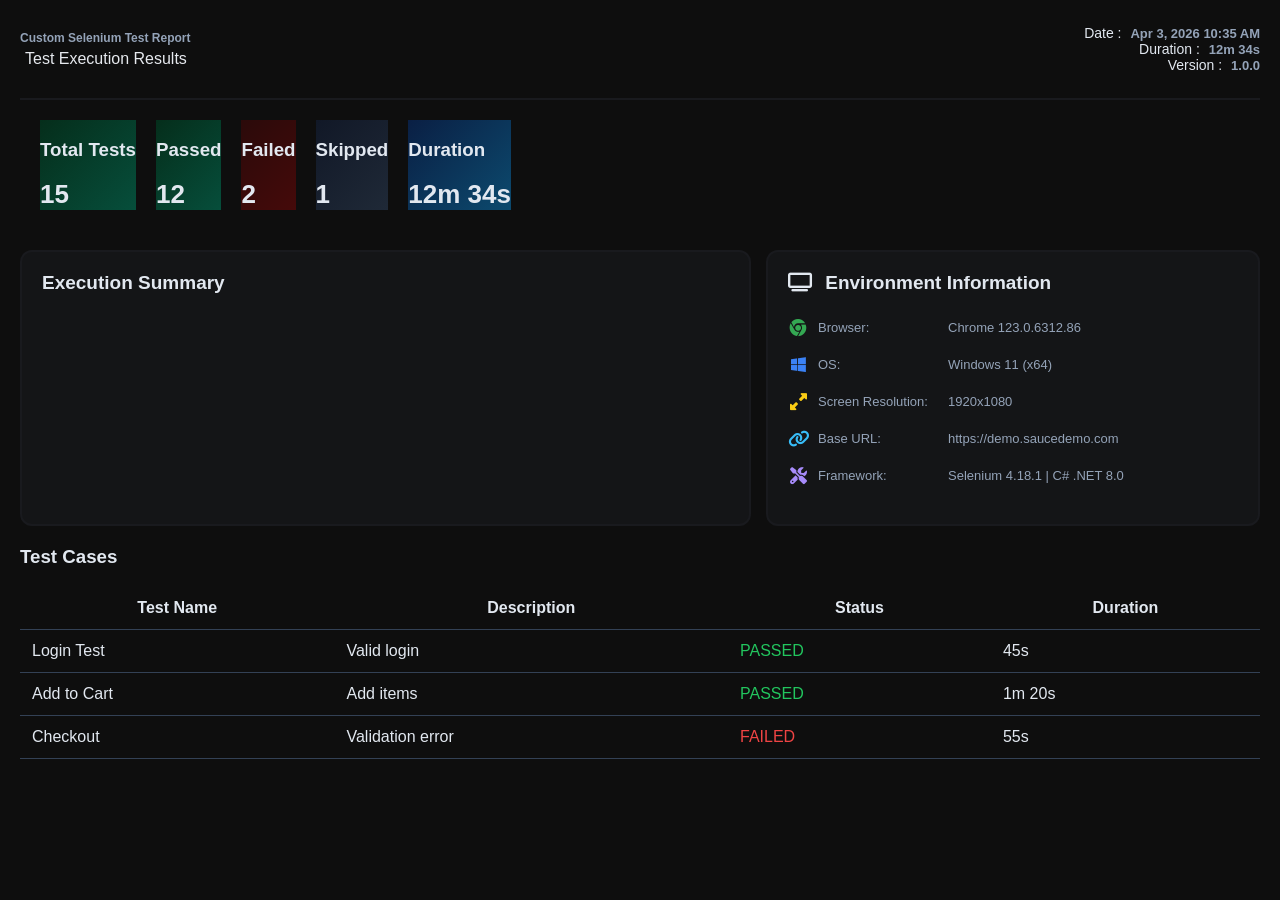
==== Black/index.html @ 2ce7ccf6 "New Sumarry Crad" ====
<!DOCTYPE html>
<html lang="en">

<head>
  <meta charset="UTF-8">
  <title>Selenium Report</title>
  <link rel="stylesheet" href="styles.css">
  <link rel="stylesheet" href="../style.css">
  <link rel="stylesheet" href="https://cdnjs.cloudflare.com/ajax/libs/font-awesome/6.5.0/css/all.min.css">
</head>

<body>

  <div class="container">

    <!-- Header -->
    <header class="header">
      <div>
        <div class="title">Custom Selenium Test Report</div>
        <span class="sub-title">Test Execution Results</span>
      </div>
      <div class="time-details">
        <div class="single-details">Date : <span>Apr 3, 2026 10:35 AM</span></div>
        <div class="single-details">Duration : <span>12m 34s</span></div>
        <div class="single-details">Version : <span>1.0.0</span></div>
      </div>
    </header>

    <!-- Summary Cards -->
    <div class="cards">
      <div class="card green">
        <h3>Total Tests</h3>
        <h2>15</h2>
      </div>
      <div class="card green">
        <h3>Passed</h3>
        <h2>12</h2>
      </div>
      <div class="card red">
        <h3>Failed</h3>
        <h2>2</h2>
      </div>
      <div class="card gray">
        <h3>Skipped</h3>
        <h2>1</h2>
      </div>
      <div class="card blue">
        <h3>Duration</h3>
        <h2>12m 34s</h2>
      </div>
    </div>

    <!-- Charts Section -->
    <div class="charts">

      <div class="chart-box">
        <div class="chart-title">Execution Summary</div>
      </div>
      <div class="chart-box env-box">

        <div class="chart-title"><i class="fa-solid fa-tv"></i> Environment Information</div>
        <div class="env-row chrome">
          <i class="fa-brands fa-chrome"></i>
          <span class="label">Browser:</span>
          <span>Chrome 123.0.6312.86</span>
        </div>

        <div class="env-row windows">
          <i class="fa-brands fa-windows"></i>
          <span class="label">OS:</span>
          <span>Windows 11 (x64)</span>
        </div>

        <div class="env-row screen">
          <i class="fa-solid fa-up-right-and-down-left-from-center"></i>
          <span class="label">Screen Resolution:</span>
          <span>1920x1080</span>
        </div>

        <div class="env-row link">
          <i class="fa-solid fa-link"></i>
          <span class="label">Base URL:</span>
          <span>https://demo.saucedemo.com</span>
        </div>

        <div class="env-row framework">
          <i class="fa-solid fa-screwdriver-wrench"></i>
          <span class="label">Framework:</span>
          <span>Selenium 4.18.1 | C# .NET 8.0</span>
        </div>
      </div>
    </div>

    <!-- Table -->
    <div class="table-section">
      <h3>Test Cases</h3>

      <table>
        <thead>
          <tr>
            <th>Test Name</th>
            <th>Description</th>
            <th>Status</th>
            <th>Duration</th>
          </tr>
        </thead>

        <tbody>
          <tr>
            <td>Login Test</td>
            <td>Valid login</td>
            <td class="success">PASSED</td>
            <td>45s</td>
          </tr>

          <tr>
            <td>Add to Cart</td>
            <td>Add items</td>
            <td class="success">PASSED</td>
            <td>1m 20s</td>
          </tr>

          <tr>
            <td>Checkout</td>
            <td>Validation error</td>
            <td class="fail">FAILED</td>
            <td>55s</td>
          </tr>
        </tbody>
      </table>
    </div>

  </div>

</body>

</html>
---- Black/styles.css ----
body {
  margin: 0;
  font-family: Arial, sans-serif;
  background: rgba(14, 14, 14);
  color: #e2e8f0;
}
.header {
      border-bottom: 2px solid rgb(25, 26, 30);
}
.chart-box {
      background: rgba(20, 21, 23);
      border: 2px solid rgb(25, 26, 30);
}
---- style.css ----
.container {
    padding: 20px;
}

/* Header */
.header {
    display: flex;
    justify-content: space-between;
    align-items: center;
    padding-bottom: 25px;
    padding-top: 5px;
    font-family: 'Segoe UI', Tahoma, Geneva, Verdana, sans-serif;
}

.title {
    font-size: 30px;
    margin-bottom: 5px;
    font-weight: 600;
}

.sub-title {
    font-size: 16px;
    color: #e6e9ee;
    margin-left: 5px;
}

.time-details {
    text-align: right;
    font-size: 14px;
    font-weight: 300;
}

.single-details span {
    font-weight: 600;
    margin-left: 5px;
    padding-bottom: 2px;
    padding-top: 2px;
}

.badge {
    padding: 6px 12px;
    border-radius: 20px;
    font-size: 12px;

}

.badge.success {
    background: #064e3b;
    color: #22c55e;
}

/* Cards */
.cards {
  display: flex;
  gap: 20px;
  padding: 20px;
}

/* Card Base */
.stat-card {
  flex: 1;
  display: flex;
  align-items: center;
  gap: 15px;
  padding: 20px;
  border-radius: 14px;
  border: 1px solid rgba(255,255,255,0.08);
}

/* ICON BOX */
.icon-box {
  width: 50px;
  height: 50px;
  border-radius: 12px;
  display: flex;
  align-items: center;
  justify-content: center;
}

/* Outline icons (like image) */
.icon-box.outline {
  background: rgba(255,255,255,0.05);
}

/* TEXT */
.title {
  font-size: 12px;
  color: #94a3b8;
  margin-bottom: 5px;
}

h2 {
  margin: 0;
  font-size: 26px;
}

span {
  font-size: 13px;
  color: #94a3b8;
}

/* COLORS */

/* GREEN */
.green {
  background: linear-gradient(135deg, #052e1b, #064e3b);
}
.green .icon-box i {
  color: #22c55e;
}

/* RED */
.red {
  background: linear-gradient(135deg, #2b0a0a, #450a0a);
}
.red .icon-box i {
  color: #ef4444;
}

/* GRAY */
.gray {
  background: linear-gradient(135deg, #111827, #1f2937);
}
.gray .icon-box i {
  color: #9ca3af;
}

/* BLUE */
.blue {
  background: linear-gradient(135deg, #0a1f44, #0c4a6e);
}
.blue .icon-box i {
  color: #3b82f6;
}

/* Charts */
.charts {
    display: flex;
    gap: 15px;
    margin-top: 20px;
}

.chart-box {
    flex: 1;
    padding: 20px;
    border-radius: 12px;
    min-height: 200px;
}

.chart-title {
    font-size: 19px;
    margin-bottom: 25px;
    font-weight: 600;
    font-family: 'Segoe UI', Tahoma, Geneva, Verdana, sans-serif;
}

.chart-title i {
    margin-right: 8px;
}

/*Environment Details */
.env-box {
    padding: 20px;
    border-radius: 12px;
    max-width: 450px;
}

.env-row {
    display: flex;
    align-items: center;
    gap: 10px;
    margin-bottom: 20px;
    margin-top: 20px;
    font-size: 15px;
}

.label {
    width: 120px;
    color: #94a3b8;
}

.env-row i {
    width: 20px;
    text-align: center;
    font-size: 17px;
}

/* Colors for icons */
.chrome i {
    color: #34a853;
}

.windows i {
    color: #3b82f6;
}

.screen i {
    color: #facc15;
}

.link i {
    color: #38bdf8;
}

.framework i {
    color: #a78bfa;
}

/* Table */
.table-section {
    margin-top: 20px;
}

table {
    width: 100%;
    border-collapse: collapse;
    margin-top: 10px;
}

th,
td {
    padding: 12px;
    border-bottom: 1px solid #334155;
}

.success {
    color: #22c55e;
}

.fail {
    color: #ef4444;
}
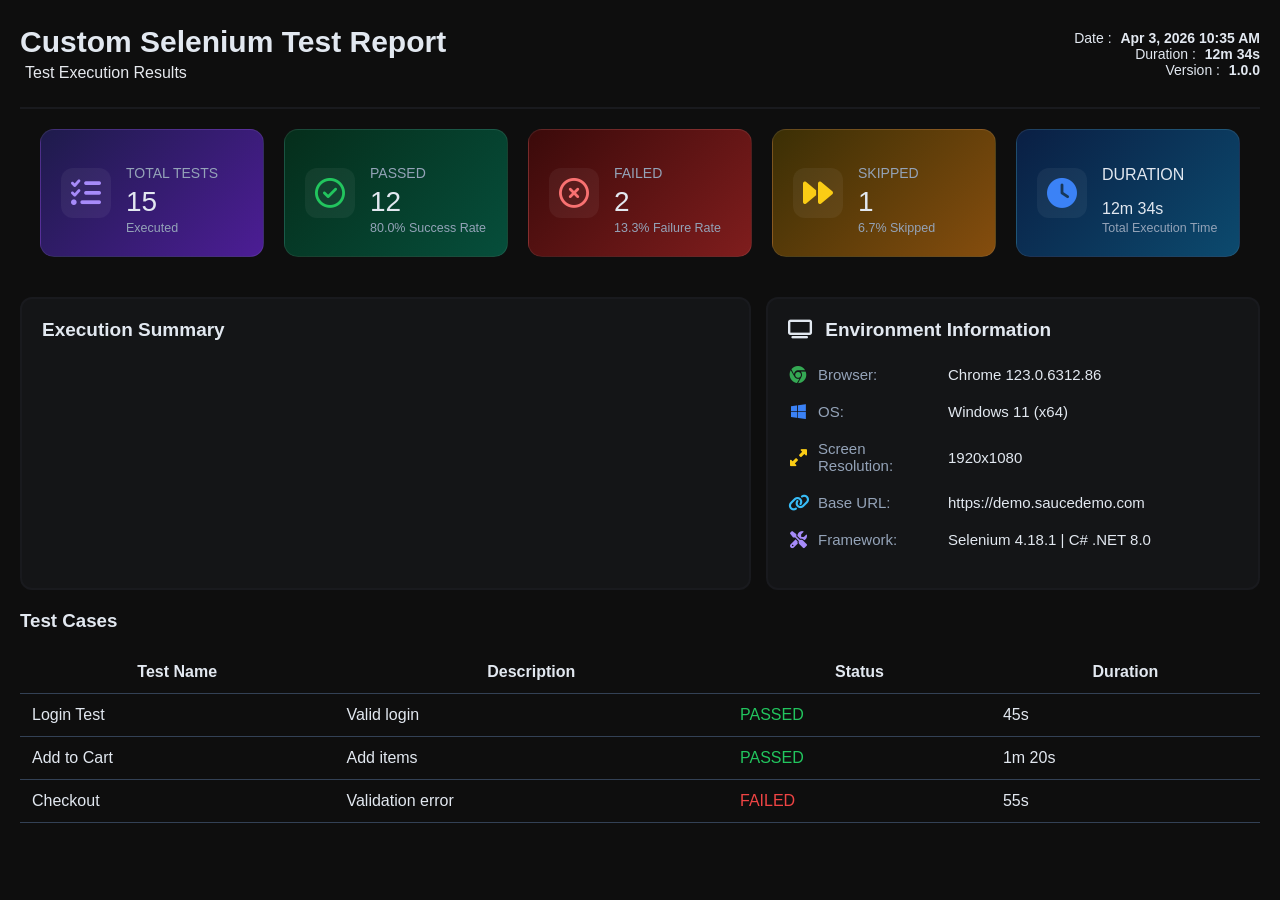
==== commit c5e27625: "Fix the smart card" ====
--- a/Black/index.html
+++ b/Black/index.html
@@ -16,7 +16,7 @@
     <!-- Header -->
     <header class="header">
       <div>
-        <div class="title">Custom Selenium Test Report</div>
+        <div class="report-title">Custom Selenium Test Report</div>
         <span class="sub-title">Test Execution Results</span>
       </div>
       <div class="time-details">
@@ -28,26 +28,67 @@
 
     <!-- Summary Cards -->
     <div class="cards">
-      <div class="card green">
-        <h3>Total Tests</h3>
-        <h2>15</h2>
+
+      <!-- Total -->
+      <div class="stat-card purple">
+        <div class="icon-box outline">
+          <i class="fa-solid fa-list-check"></i>
+        </div>
+        <div>
+          <p class="card-title">TOTAL TESTS</p>
+          <div class="card-value">15</div>
+          <span class="card-sub-title">Executed</span>
+        </div>
       </div>
-      <div class="card green">
-        <h3>Passed</h3>
-        <h2>12</h2>
+
+      <!-- Passed -->
+      <div class="stat-card green">
+        <div class="icon-box outline">
+          <i class="fa-regular fa-circle-check"></i>
+        </div>
+        <div>
+          <p class="card-title">PASSED</p>
+          <div class="card-value">12</div>
+          <span class="card-sub-title">80.0% Success Rate</span>
+        </div>
       </div>
-      <div class="card red">
-        <h3>Failed</h3>
-        <h2>2</h2>
+
+      <!-- Failed -->
+      <div class="stat-card red">
+        <div class="icon-box outline">
+          <i class="fa-regular fa-circle-xmark"></i>
+        </div>
+        <div>
+          <p class="card-title">FAILED</p>
+          <div class="card-value">2</div>
+          <span class="card-sub-title">13.3% Failure Rate</span>
+        </div>
       </div>
-      <div class="card gray">
-        <h3>Skipped</h3>
-        <h2>1</h2>
+
+      <!-- Skipped -->
+      <div class="stat-card yellow">
+        <div class="icon-box outline">
+         <i class="fa-solid fa-forward"></i>
+        </div>
+        <div>
+          <p class="card-title">SKIPPED</p>
+          <div class="card-value">1</div>
+          <span class="card-sub-title">6.7% Skipped</span>
+        </div>
       </div>
-      <div class="card blue">
-        <h3>Duration</h3>
-        <h2>12m 34s</h2>
+
+      <!-- Duration -->
+      <div class="stat-card blue">
+        <div class="icon-box outline">
+          <i class="fa-solid fa-clock"></i>
+        </div>
+        <div>
+          <p class="title">DURATION</p>
+          <div class="value">12m 34s</div>
+          <span class="card-sub-title">Total Execution Time</span>
+        </div>
       </div>
+
     </div>
 
     <!-- Charts Section -->
--- a/Black/styles.css
+++ b/Black/styles.css
@@ -1,14 +1,15 @@
 body {
-  margin: 0;
-  font-family: Arial, sans-serif;
-  background: rgba(14, 14, 14);
-  color: #e2e8f0;
+      margin: 0;
+      font-family: Arial, sans-serif;
+      background: rgba(14, 14, 14);
+      color: #e2e8f0;
 }
+
 .header {
       border-bottom: 2px solid rgb(25, 26, 30);
 }
+
 .chart-box {
       background: rgba(20, 21, 23);
       border: 2px solid rgb(25, 26, 30);
-}
-
+}
--- a/style.css
+++ b/style.css
@@ -12,7 +12,7 @@
     font-family: 'Segoe UI', Tahoma, Geneva, Verdana, sans-serif;
 }
 
-.title {
+.report-title {
     font-size: 30px;
     margin-bottom: 5px;
     font-weight: 600;
@@ -51,86 +51,107 @@
 
 /* Cards */
 .cards {
-  display: flex;
-  gap: 20px;
-  padding: 20px;
+    display: flex;
+    gap: 20px;
+    padding: 20px;
 }
 
 /* Card Base */
 .stat-card {
-  flex: 1;
-  display: flex;
-  align-items: center;
-  gap: 15px;
-  padding: 20px;
-  border-radius: 14px;
-  border: 1px solid rgba(255,255,255,0.08);
+    flex: 1;
+    display: flex;
+    align-items: center;
+    gap: 15px;
+    padding: 20px;
+    border-radius: 14px;
+    border: 1px solid rgba(255, 255, 255, 0.08);
+}
+
+.stat-card i {
+    font-size: 30px;
 }
 
 /* ICON BOX */
 .icon-box {
-  width: 50px;
-  height: 50px;
-  border-radius: 12px;
-  display: flex;
-  align-items: center;
-  justify-content: center;
+    width: 50px;
+    height: 50px;
+    border-radius: 12px;
+    display: flex;
+    align-items: center;
+    justify-content: center;
 }
 
 /* Outline icons (like image) */
 .icon-box.outline {
-  background: rgba(255,255,255,0.05);
+    background: rgba(255, 255, 255, 0.05);
 }
 
 /* TEXT */
-.title {
-  font-size: 12px;
-  color: #94a3b8;
-  margin-bottom: 5px;
-}
-
-h2 {
-  margin: 0;
-  font-size: 26px;
-}
-
-span {
-  font-size: 13px;
-  color: #94a3b8;
+.card-title {
+    font-size: 14px;
+    color: #94a3b8;
+    margin-bottom: 5px;
+}
+
+.card-value {
+    margin: 0;
+    font-size: 28px;
+}
+
+.card-sub-title {
+    font-size: 12.5px;
+    color: #94a3b8;
 }
 
 /* COLORS */
 
 /* GREEN */
 .green {
-  background: linear-gradient(135deg, #052e1b, #064e3b);
-}
+    background: linear-gradient(135deg, #052e1b, #064e3b);
+}
+
 .green .icon-box i {
-  color: #22c55e;
-}
-
+    color: #22c55e;
+}
+
+/* GRAY */
+.gray {
+    background: linear-gradient(135deg, #111827, #1f2937);
+}
+
+.gray .icon-box i {
+    color: #9ca3af;
+}
+
+/* BLUE */
+.blue {
+    background: linear-gradient(135deg, #0a1f44, #0c4a6e);
+}
+
+.blue .icon-box i {
+    color: #3b82f6;
+}
 /* RED */
 .red {
-  background: linear-gradient(135deg, #2b0a0a, #450a0a);
+  background: linear-gradient(135deg, #3b0a0a, #7f1d1d); /* lighter than before */
 }
 .red .icon-box i {
-  color: #ef4444;
-}
-
-/* GRAY */
-.gray {
-  background: linear-gradient(135deg, #111827, #1f2937);
-}
-.gray .icon-box i {
-  color: #9ca3af;
-}
-
-/* BLUE */
-.blue {
-  background: linear-gradient(135deg, #0a1f44, #0c4a6e);
-}
-.blue .icon-box i {
-  color: #3b82f6;
+  color: #f87171; /* softer red */
+}
+
+/* YELLOW  */
+.yellow {
+  background: linear-gradient(135deg, #3b2f05, #854d0e);
+}
+.yellow .icon-box i {
+  color: #facc15;
+}
+/* NEW PURPLE CARD */
+.purple {
+  background: linear-gradient(135deg, #1e1b4b, #4c1d95);
+}
+.purple .icon-box i {
+  color: #a78bfa;
 }
 
 /* Charts */
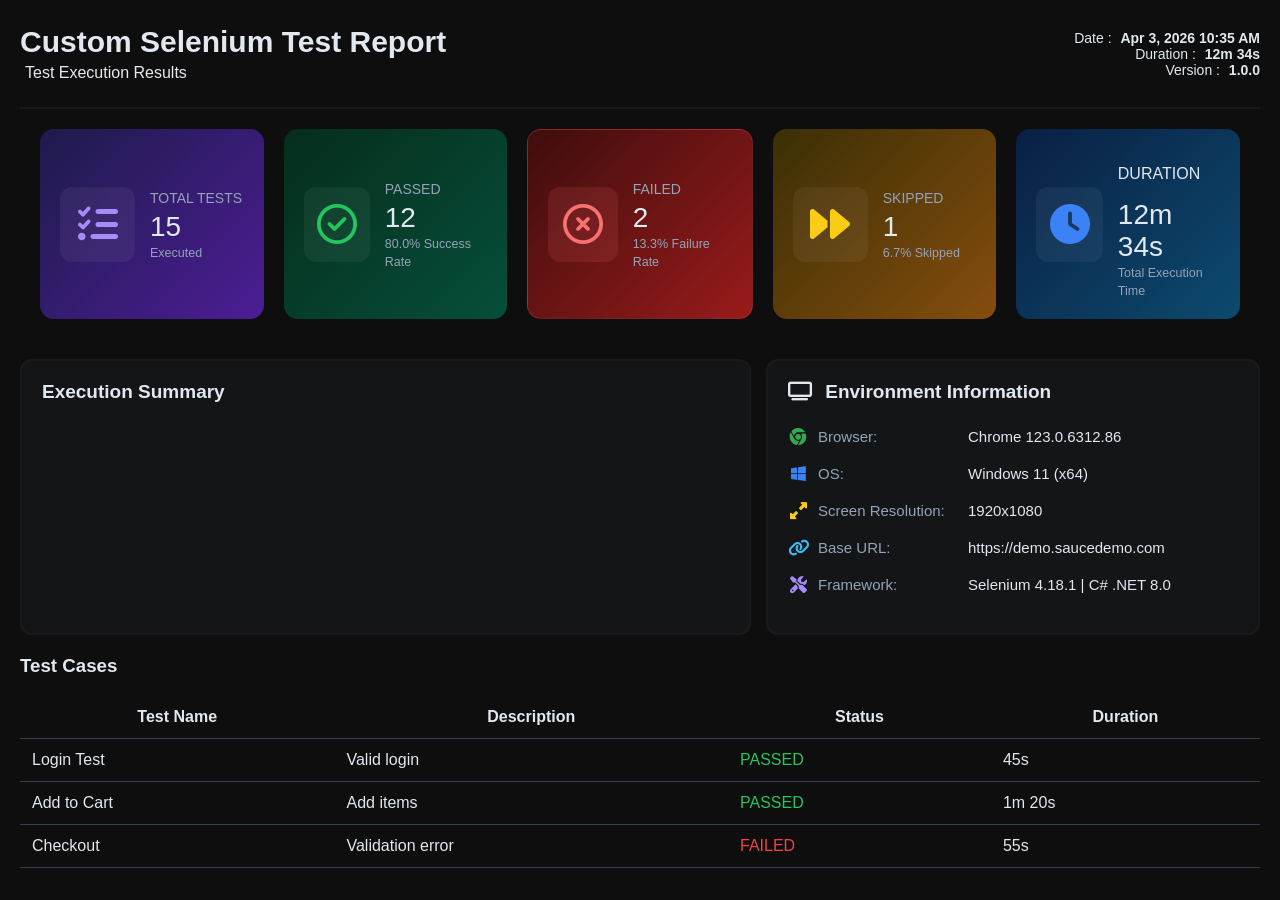
==== commit 1a5481f8: "re-work" ====
--- a/Black/index.html
+++ b/Black/index.html
@@ -84,7 +84,7 @@
         </div>
         <div>
           <p class="title">DURATION</p>
-          <div class="value">12m 34s</div>
+          <div class="card-value">12m 34s</div>
           <span class="card-sub-title">Total Execution Time</span>
         </div>
       </div>
--- a/style.css
+++ b/style.css
@@ -64,17 +64,16 @@
     gap: 15px;
     padding: 20px;
     border-radius: 14px;
-    border: 1px solid rgba(255, 255, 255, 0.08);
 }
 
 .stat-card i {
-    font-size: 30px;
+    font-size: 40px;
 }
 
 /* ICON BOX */
 .icon-box {
-    width: 50px;
-    height: 50px;
+    width: 75px;
+    height: 75px;
     border-radius: 12px;
     display: flex;
     align-items: center;
@@ -91,6 +90,7 @@
     font-size: 14px;
     color: #94a3b8;
     margin-bottom: 5px;
+    margin-top: 3px;
 }
 
 .card-value {
@@ -133,10 +133,16 @@
 }
 /* RED */
 .red {
-  background: linear-gradient(135deg, #3b0a0a, #7f1d1d); /* lighter than before */
-}
+  background: linear-gradient(135deg, #3f0d0d, #991b1b);
+  border: 1px solid rgba(248, 113, 113, 0.2);
+}
+
+.red .icon-box {
+  background: rgba(248, 113, 113, 0.12);
+}
+
 .red .icon-box i {
-  color: #f87171; /* softer red */
+  color: #f87171;
 }
 
 /* YELLOW  */
@@ -152,6 +158,19 @@
 }
 .purple .icon-box i {
   color: #a78bfa;
+}
+/* Teal */
+.teal {
+  background: linear-gradient(135deg, #022c22, #134e4a);
+  border: 1px solid rgba(20, 184, 166, 0.2);
+}
+
+.teal .icon-box {
+  background: rgba(20, 184, 166, 0.15);
+}
+
+.teal .icon-box i {
+  color: #2dd4bf;
 }
 
 /* Charts */
@@ -196,7 +215,7 @@
 }
 
 .label {
-    width: 120px;
+    width: 140px;
     color: #94a3b8;
 }
 
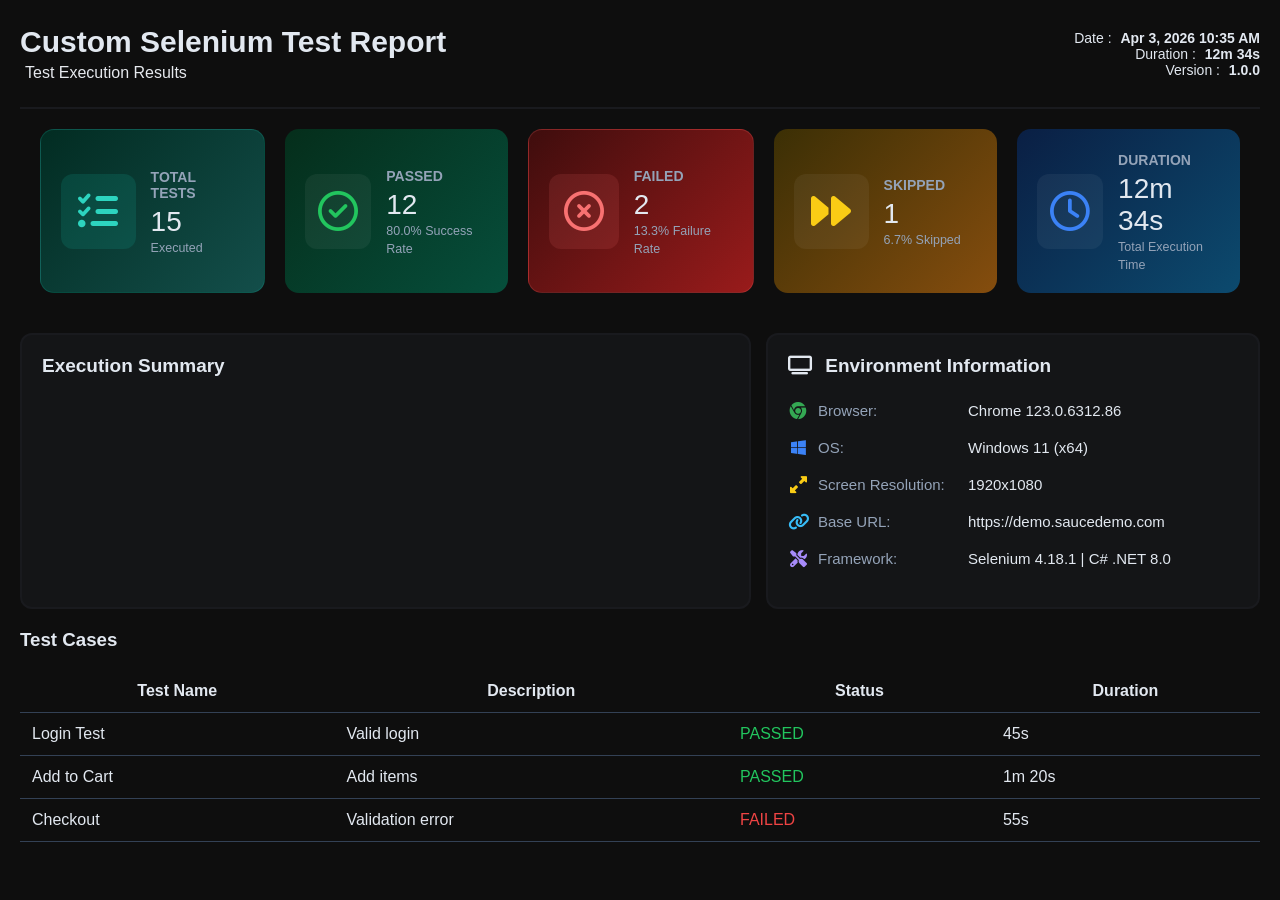
==== commit 251e8b61: "Fix more smart" ====
--- a/Black/index.html
+++ b/Black/index.html
@@ -30,12 +30,12 @@
     <div class="cards">
 
       <!-- Total -->
-      <div class="stat-card purple">
+      <div class="stat-card teal">
         <div class="icon-box outline">
           <i class="fa-solid fa-list-check"></i>
         </div>
         <div>
-          <p class="card-title">TOTAL TESTS</p>
+          <div class="card-title">TOTAL TESTS</div>
           <div class="card-value">15</div>
           <span class="card-sub-title">Executed</span>
         </div>
@@ -47,7 +47,7 @@
           <i class="fa-regular fa-circle-check"></i>
         </div>
         <div>
-          <p class="card-title">PASSED</p>
+          <div class="card-title">PASSED</div>
           <div class="card-value">12</div>
           <span class="card-sub-title">80.0% Success Rate</span>
         </div>
@@ -59,7 +59,7 @@
           <i class="fa-regular fa-circle-xmark"></i>
         </div>
         <div>
-          <p class="card-title">FAILED</p>
+          <div class="card-title">FAILED</div>
           <div class="card-value">2</div>
           <span class="card-sub-title">13.3% Failure Rate</span>
         </div>
@@ -71,7 +71,7 @@
          <i class="fa-solid fa-forward"></i>
         </div>
         <div>
-          <p class="card-title">SKIPPED</p>
+          <div class="card-title">SKIPPED</div>
           <div class="card-value">1</div>
           <span class="card-sub-title">6.7% Skipped</span>
         </div>
@@ -80,10 +80,10 @@
       <!-- Duration -->
       <div class="stat-card blue">
         <div class="icon-box outline">
-          <i class="fa-solid fa-clock"></i>
+         <i class="fa-regular fa-clock"></i>
         </div>
         <div>
-          <p class="title">DURATION</p>
+          <div class="card-title">DURATION</div>
           <div class="card-value">12m 34s</div>
           <span class="card-sub-title">Total Execution Time</span>
         </div>
--- a/style.css
+++ b/style.css
@@ -91,6 +91,7 @@
     color: #94a3b8;
     margin-bottom: 5px;
     margin-top: 3px;
+    font-weight: 600;
 }
 
 .card-value {
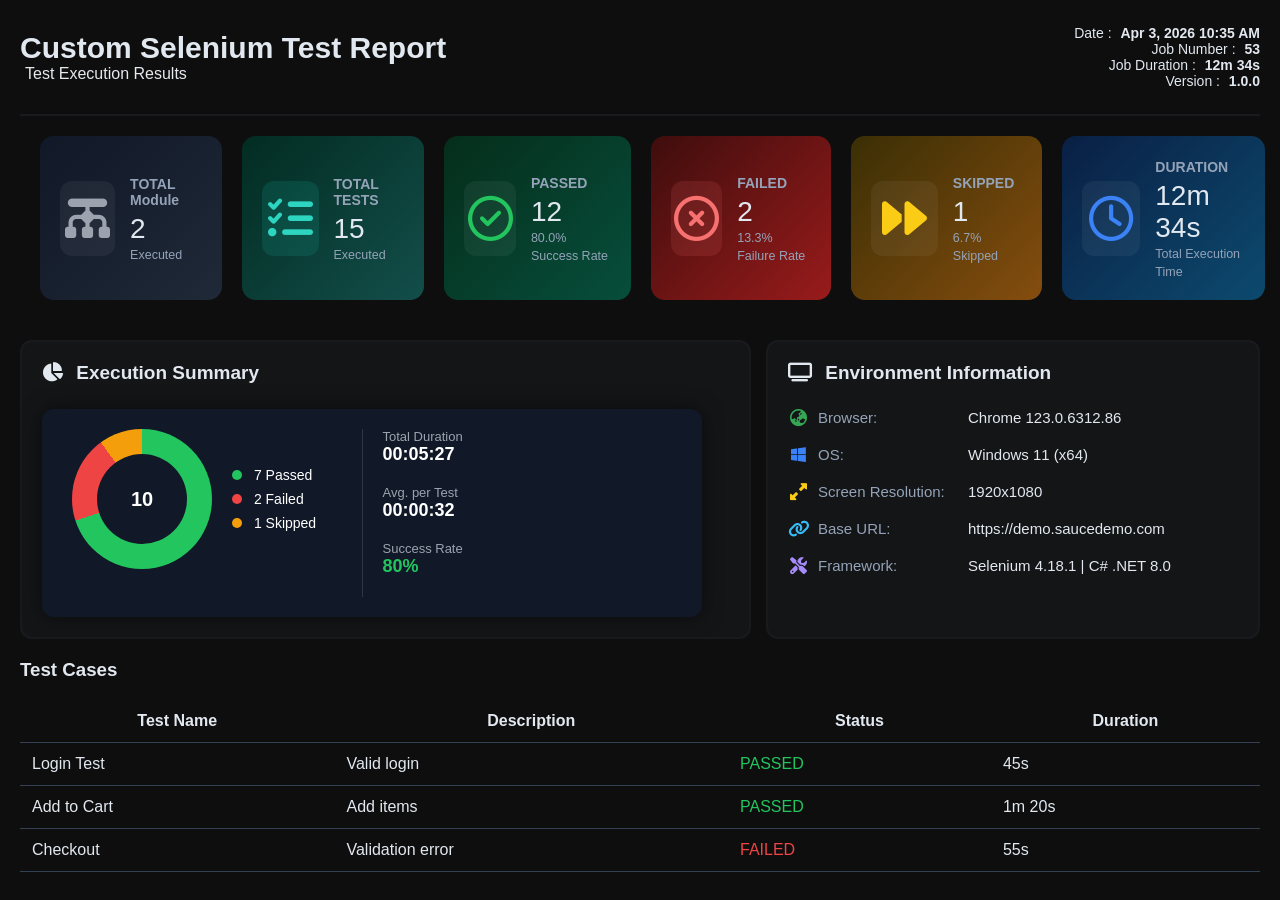
==== commit e8f237a1: "Fix Chart Part" ====
--- a/Black/index.html
+++ b/Black/index.html
@@ -21,13 +21,26 @@
       </div>
       <div class="time-details">
         <div class="single-details">Date : <span>Apr 3, 2026 10:35 AM</span></div>
-        <div class="single-details">Duration : <span>12m 34s</span></div>
+        <div class="single-details">Job Number : <span>53</span></div>
+        <div class="single-details">Job Duration : <span>12m 34s</span></div>
         <div class="single-details">Version : <span>1.0.0</span></div>
       </div>
     </header>
 
     <!-- Summary Cards -->
     <div class="cards">
+
+      <!-- Total DB -->
+      <div class="stat-card gray">
+        <div class="icon-box outline">
+          <i class="fa-solid fa-chart-diagram"></i>
+        </div>
+        <div>
+          <div class="card-title">TOTAL Module</div>
+          <div class="card-value">2</div>
+          <span class="card-sub-title">Executed</span>
+        </div>
+      </div>
 
       <!-- Total -->
       <div class="stat-card teal">
@@ -68,7 +81,7 @@
       <!-- Skipped -->
       <div class="stat-card yellow">
         <div class="icon-box outline">
-         <i class="fa-solid fa-forward"></i>
+          <i class="fa-solid fa-forward"></i>
         </div>
         <div>
           <div class="card-title">SKIPPED</div>
@@ -80,7 +93,7 @@
       <!-- Duration -->
       <div class="stat-card blue">
         <div class="icon-box outline">
-         <i class="fa-regular fa-clock"></i>
+          <i class="fa-regular fa-clock"></i>
         </div>
         <div>
           <div class="card-title">DURATION</div>
@@ -95,13 +108,45 @@
     <div class="charts">
 
       <div class="chart-box">
-        <div class="chart-title">Execution Summary</div>
+        <div class="chart-title"><i class="fa-duotone fa-solid fa-chart-pie"></i> Execution Summary</div>
+        <div class="chart-card">
+          <div class="chart-card-left">
+            <div class="chart-card-container">
+              <div class="donut-chart">
+                <div class="chart-card-center-text">10</div>
+              </div>
+
+              <div class="chart-card-legend">
+                <div><span class="chart-card-dot passed"></span> 7 Passed</div>
+                <div><span class="chart-card-dot failed"></span> 2 Failed</div>
+                <div><span class="chart-card-dot skipped"></span> 1 Skipped</div>
+              </div>
+            </div>
+          </div>
+
+          <div class="chart-card-right">
+            <div class="chart-card-metric">
+              <div class="chart-card-label">Total Duration</div>
+              <div class="chart-card-value">00:05:27</div>
+            </div>
+
+            <div class="chart-card-metric">
+              <div class="chart-card-label">Avg. per Test</div>
+              <div class="chart-card-value">00:00:32</div>
+            </div>
+
+            <div class="chart-card-metric">
+              <div class="chart-card-label">Success Rate</div>
+              <div class="chart-card-value highlight">80%</div>
+            </div>
+          </div>
+        </div>
       </div>
       <div class="chart-box env-box">
 
         <div class="chart-title"><i class="fa-solid fa-tv"></i> Environment Information</div>
         <div class="env-row chrome">
-          <i class="fa-brands fa-chrome"></i>
+          <i class="fa-solid fa-earth-asia"></i>
           <span class="label">Browser:</span>
           <span>Chrome 123.0.6312.86</span>
         </div>
--- a/Black/styles.css
+++ b/Black/styles.css
@@ -12,4 +12,30 @@
 .chart-box {
       background: rgba(20, 21, 23);
       border: 2px solid rgb(25, 26, 30);
+}
+
+::-webkit-scrollbar {
+      width: 10px;
+}
+
+::-webkit-scrollbar-track {
+      background: #0a0a0a;
+      /* slightly darker than body */
+}
+
+::-webkit-scrollbar-thumb {
+      background: linear-gradient(180deg, #1f2937, #374151);
+      /* dark gray gradient */
+      border-radius: 10px;
+      border: 2px solid #0a0a0a;
+}
+
+::-webkit-scrollbar-thumb:hover {
+      background: linear-gradient(180deg, #374151, #4b5563);
+}
+
+/* Firefox */
+* {
+      scrollbar-width: thin;
+      scrollbar-color: #374151 #0a0a0a;
 }
--- a/style.css
+++ b/style.css
@@ -14,7 +14,6 @@
 
 .report-title {
     font-size: 30px;
-    margin-bottom: 5px;
     font-weight: 600;
 }
 
@@ -67,7 +66,7 @@
 }
 
 .stat-card i {
-    font-size: 40px;
+    font-size: 45px;
 }
 
 /* ICON BOX */
@@ -135,7 +134,6 @@
 /* RED */
 .red {
   background: linear-gradient(135deg, #3f0d0d, #991b1b);
-  border: 1px solid rgba(248, 113, 113, 0.2);
 }
 
 .red .icon-box {
@@ -163,7 +161,6 @@
 /* Teal */
 .teal {
   background: linear-gradient(135deg, #022c22, #134e4a);
-  border: 1px solid rgba(20, 184, 166, 0.2);
 }
 
 .teal .icon-box {
@@ -198,7 +195,104 @@
 .chart-title i {
     margin-right: 8px;
 }
-
+/* Charts Card */
+.chart-card {
+    background: #111827;
+    color: white;
+    padding: 20px 30px;
+    border-radius: 12px;
+    display: flex;
+    width: 600px;
+    box-shadow: 0 0 20px rgba(0,0,0,0.5);
+}
+
+/* Left Side */
+.chart-card-left {
+    flex: 1;
+}
+
+.chart-card-container {
+    display: flex;
+    align-items: center;
+}
+
+/* Donut Chart */
+.donut-chart {
+    width: 140px;
+    height: 140px;
+    border-radius: 50%;
+    background: conic-gradient(
+        #22c55e 0% 70%,   /* Passed */
+        #ef4444 70% 90%, /* Failed */
+        #f59e0b 90% 100% /* Skipped */
+    );
+    display: flex;
+    justify-content: center;
+    align-items: center;
+    position: relative;
+}
+
+.donut-chart::before {
+    content: "";
+    width: 90px;
+    height: 90px;
+    background: #111827;
+    border-radius: 50%;
+    position: absolute;
+}
+
+.chart-card-center-text {
+    position: absolute;
+    font-size: 20px;
+    font-weight: bold;
+}
+
+/* Legend */
+.chart-card-legend {
+    margin-left: 20px;
+}
+
+.chart-card-legend div {
+    margin: 8px 0;
+    font-size: 14px;
+}
+
+.chart-card-dot {
+    display: inline-block;
+    width: 10px;
+    height: 10px;
+    border-radius: 50%;
+    margin-right: 8px;
+}
+
+.chart-card-dot.passed { background: #22c55e; }
+.chart-card-dot.failed { background: #ef4444; }
+.chart-card-dot.skipped { background: #f59e0b; }
+
+/* Right Side */
+.chart-card-right {
+    flex: 1;
+    border-left: 1px solid #2d3748;
+    padding-left: 20px;
+}
+
+.chart-card-metric {
+    margin-bottom: 20px;
+}
+
+.chart-card-label {
+    color: #9ca3af;
+    font-size: 13px;
+}
+
+.chart-card-value {
+    font-size: 18px;
+    font-weight: bold;
+}
+
+.chart-card-value.highlight {
+    color: #22c55e;
+}
 /*Environment Details */
 .env-box {
     padding: 20px;
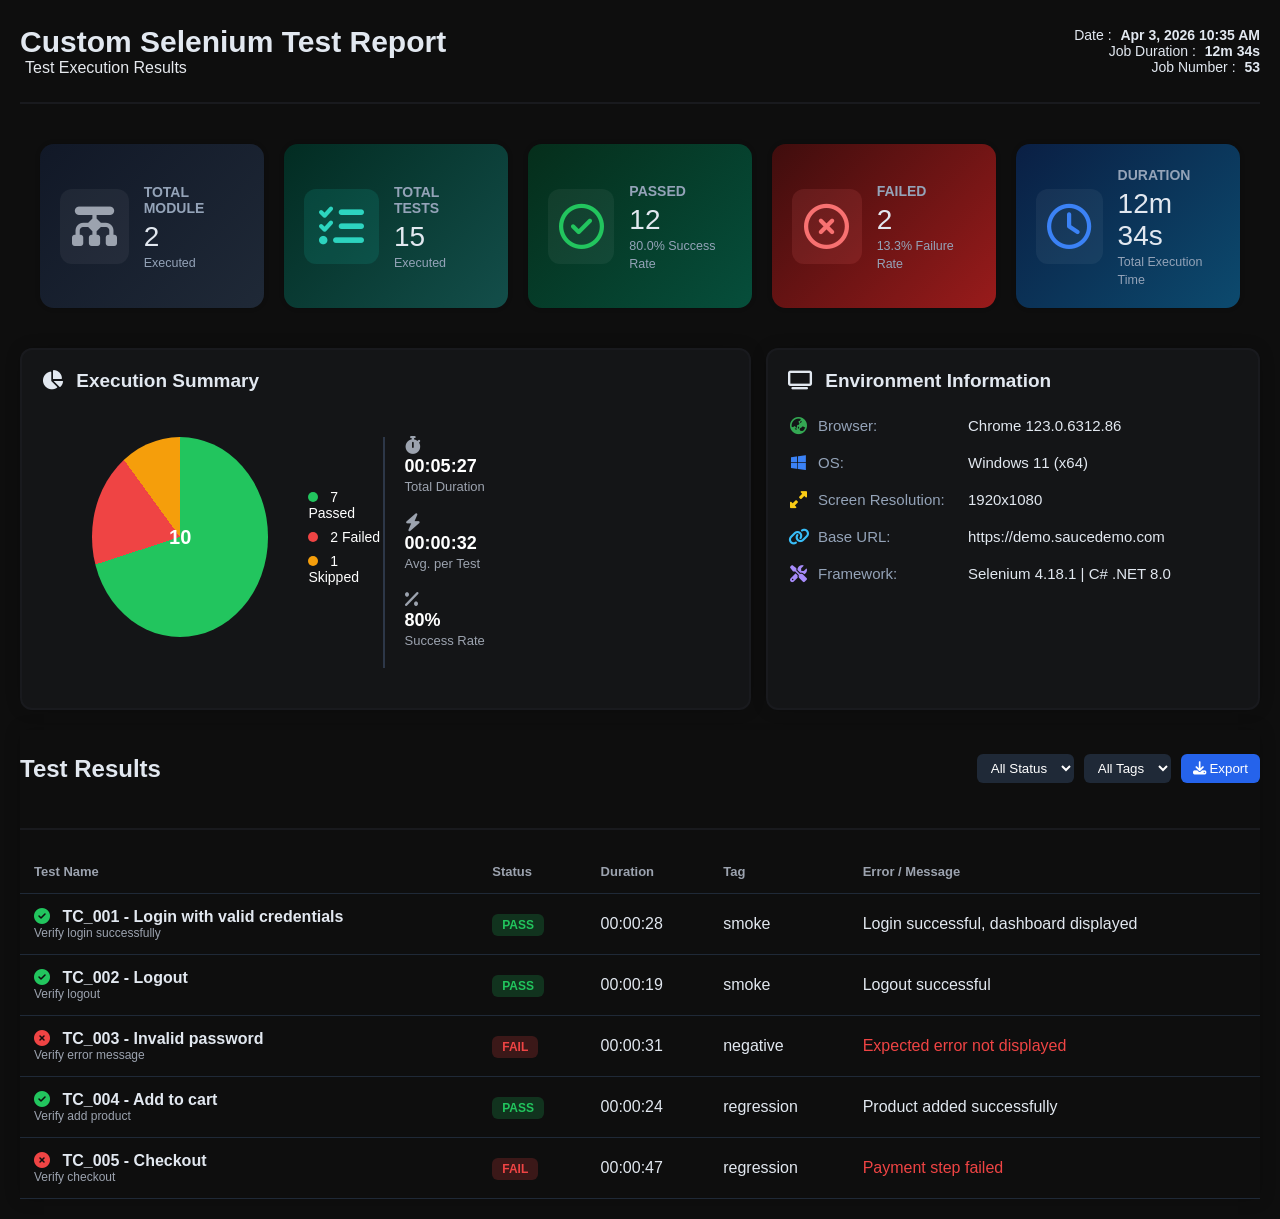
==== commit 286c185f: "Update Table" ====
--- a/Black/index.html
+++ b/Black/index.html
@@ -6,7 +6,7 @@
   <title>Selenium Report</title>
   <link rel="stylesheet" href="styles.css">
   <link rel="stylesheet" href="../style.css">
-  <link rel="stylesheet" href="https://cdnjs.cloudflare.com/ajax/libs/font-awesome/6.5.0/css/all.min.css">
+  <link rel="stylesheet" href="https://cdnjs.cloudflare.com/ajax/libs/font-awesome/6.7.2/css/all.min.css">
 </head>
 
 <body>
@@ -21,9 +21,8 @@
       </div>
       <div class="time-details">
         <div class="single-details">Date : <span>Apr 3, 2026 10:35 AM</span></div>
+        <div class="single-details">Job Duration : <span>12m 34s</span></div>
         <div class="single-details">Job Number : <span>53</span></div>
-        <div class="single-details">Job Duration : <span>12m 34s</span></div>
-        <div class="single-details">Version : <span>1.0.0</span></div>
       </div>
     </header>
 
@@ -36,7 +35,7 @@
           <i class="fa-solid fa-chart-diagram"></i>
         </div>
         <div>
-          <div class="card-title">TOTAL Module</div>
+          <div class="card-title">TOTAL MODULE</div>
           <div class="card-value">2</div>
           <span class="card-sub-title">Executed</span>
         </div>
@@ -78,7 +77,7 @@
         </div>
       </div>
 
-      <!-- Skipped -->
+      <!-- Skipped
       <div class="stat-card yellow">
         <div class="icon-box outline">
           <i class="fa-solid fa-forward"></i>
@@ -88,7 +87,7 @@
           <div class="card-value">1</div>
           <span class="card-sub-title">6.7% Skipped</span>
         </div>
-      </div>
+      </div> -->
 
       <!-- Duration -->
       <div class="stat-card blue">
@@ -126,18 +125,27 @@
 
           <div class="chart-card-right">
             <div class="chart-card-metric">
-              <div class="chart-card-label">Total Duration</div>
-              <div class="chart-card-value">00:05:27</div>
+              <i class="fa-solid fa-stopwatch"></i>
+              <div>
+                <div class="chart-card-value">00:05:27</div>
+                <div class="chart-card-label">Total Duration</div>
+              </div>
             </div>
 
             <div class="chart-card-metric">
-              <div class="chart-card-label">Avg. per Test</div>
-              <div class="chart-card-value">00:00:32</div>
+              <i class="fa-solid fa-bolt"></i>
+              <div>
+                <div class="chart-card-value">00:00:32</div>
+                <div class="chart-card-label">Avg. per Test</div>
+              </div>
             </div>
 
             <div class="chart-card-metric">
-              <div class="chart-card-label">Success Rate</div>
-              <div class="chart-card-value highlight">80%</div>
+              <i class="fa-solid fa-percent"></i>
+              <div>
+                <div class="chart-card-value">80%</div>
+                <div class="chart-card-label">Success Rate</div>
+              </div>
             </div>
           </div>
         </div>
@@ -179,42 +187,100 @@
 
     <!-- Table -->
     <div class="table-section">
-      <h3>Test Cases</h3>
-
-      <table>
+          <div class="header">
+        <h2>Test Results</h2>
+
+        <div class="actions">
+            <select>
+                <option>All Status</option>
+            </select>
+
+            <select>
+                <option>All Tags</option>
+            </select>
+
+            <button class="export-btn">
+                <i class="fa-solid fa-download"></i> Export
+            </button>
+        </div>
+    </div>
+
+    <!-- Table -->
+    <table>
         <thead>
-          <tr>
-            <th>Test Name</th>
-            <th>Description</th>
-            <th>Status</th>
-            <th>Duration</th>
-          </tr>
+            <tr>
+                <th>Test Name</th>
+                <th>Status</th>
+                <th>Duration</th>
+                <th>Tag</th>
+                <th>Error / Message</th>
+            </tr>
         </thead>
 
         <tbody>
-          <tr>
-            <td>Login Test</td>
-            <td>Valid login</td>
-            <td class="success">PASSED</td>
-            <td>45s</td>
-          </tr>
-
-          <tr>
-            <td>Add to Cart</td>
-            <td>Add items</td>
-            <td class="success">PASSED</td>
-            <td>1m 20s</td>
-          </tr>
-
-          <tr>
-            <td>Checkout</td>
-            <td>Validation error</td>
-            <td class="fail">FAILED</td>
-            <td>55s</td>
-          </tr>
+
+            <tr>
+                <td>
+                    <i class="fa-solid fa-circle-check pass-icon"></i>
+                    <strong>TC_001 - Login with valid credentials</strong>
+                    <div class="sub">Verify login successfully</div>
+                </td>
+                <td><span class="badge pass">PASS</span></td>
+                <td>00:00:28</td>
+                <td>smoke</td>
+                <td>Login successful, dashboard displayed</td>
+            </tr>
+
+            <tr>
+                <td>
+                    <i class="fa-solid fa-circle-check pass-icon"></i>
+                    <strong>TC_002 - Logout</strong>
+                    <div class="sub">Verify logout</div>
+                </td>
+                <td><span class="badge pass">PASS</span></td>
+                <td>00:00:19</td>
+                <td>smoke</td>
+                <td>Logout successful</td>
+            </tr>
+
+            <tr>
+                <td>
+                    <i class="fa-solid fa-circle-xmark fail-icon"></i>
+                    <strong>TC_003 - Invalid password</strong>
+                    <div class="sub">Verify error message</div>
+                </td>
+                <td><span class="badge fail">FAIL</span></td>
+                <td>00:00:31</td>
+                <td>negative</td>
+                <td class="error">Expected error not displayed</td>
+            </tr>
+
+            <tr>
+                <td>
+                    <i class="fa-solid fa-circle-check pass-icon"></i>
+                    <strong>TC_004 - Add to cart</strong>
+                    <div class="sub">Verify add product</div>
+                </td>
+                <td><span class="badge pass">PASS</span></td>
+                <td>00:00:24</td>
+                <td>regression</td>
+                <td>Product added successfully</td>
+            </tr>
+
+            <tr>
+                <td>
+                    <i class="fa-solid fa-circle-xmark fail-icon"></i>
+                    <strong>TC_005 - Checkout</strong>
+                    <div class="sub">Verify checkout</div>
+                </td>
+                <td><span class="badge fail">FAIL</span></td>
+                <td>00:00:47</td>
+                <td>regression</td>
+                <td class="error">Payment step failed</td>
+            </tr>
+
         </tbody>
-      </table>
-    </div>
+    </table>
 
   </div>
 
--- a/style.css
+++ b/style.css
@@ -63,6 +63,7 @@
     gap: 15px;
     padding: 20px;
     border-radius: 14px;
+    box-shadow: 0 0 5px rgba(0, 0, 0, 0.2);
 }
 
 .stat-card i {
@@ -131,44 +132,49 @@
 .blue .icon-box i {
     color: #3b82f6;
 }
+
 /* RED */
 .red {
-  background: linear-gradient(135deg, #3f0d0d, #991b1b);
+    background: linear-gradient(135deg, #3f0d0d, #991b1b);
 }
 
 .red .icon-box {
-  background: rgba(248, 113, 113, 0.12);
+    background: rgba(248, 113, 113, 0.12);
 }
 
 .red .icon-box i {
-  color: #f87171;
+    color: #f87171;
 }
 
 /* YELLOW  */
 .yellow {
-  background: linear-gradient(135deg, #3b2f05, #854d0e);
-}
+    background: linear-gradient(135deg, #3b2f05, #854d0e);
+}
+
 .yellow .icon-box i {
-  color: #facc15;
-}
+    color: #facc15;
+}
+
 /* NEW PURPLE CARD */
 .purple {
-  background: linear-gradient(135deg, #1e1b4b, #4c1d95);
-}
+    background: linear-gradient(135deg, #1e1b4b, #4c1d95);
+}
+
 .purple .icon-box i {
-  color: #a78bfa;
-}
+    color: #a78bfa;
+}
+
 /* Teal */
 .teal {
-  background: linear-gradient(135deg, #022c22, #134e4a);
+    background: linear-gradient(135deg, #022c22, #134e4a);
 }
 
 .teal .icon-box {
-  background: rgba(20, 184, 166, 0.15);
+    background: rgba(20, 184, 166, 0.15);
 }
 
 .teal .icon-box i {
-  color: #2dd4bf;
+    color: #2dd4bf;
 }
 
 /* Charts */
@@ -183,6 +189,7 @@
     padding: 20px;
     border-radius: 12px;
     min-height: 200px;
+    box-shadow: 0 0 15px rgba(0, 0, 0, 0.2);
 }
 
 .chart-title {
@@ -195,15 +202,13 @@
 .chart-title i {
     margin-right: 8px;
 }
+
 /* Charts Card */
 .chart-card {
-    background: #111827;
     color: white;
     padding: 20px 30px;
     border-radius: 12px;
     display: flex;
-    width: 600px;
-    box-shadow: 0 0 20px rgba(0,0,0,0.5);
 }
 
 /* Left Side */
@@ -218,25 +223,24 @@
 
 /* Donut Chart */
 .donut-chart {
-    width: 140px;
-    height: 140px;
+    width: 200px;
+    height: 200px;
     border-radius: 50%;
-    background: conic-gradient(
-        #22c55e 0% 70%,   /* Passed */
-        #ef4444 70% 90%, /* Failed */
-        #f59e0b 90% 100% /* Skipped */
-    );
+    background: conic-gradient(#22c55e 0% 70%,
+            #ef4444 70% 90%,
+            #f59e0b 90% 100%);
     display: flex;
     justify-content: center;
     align-items: center;
     position: relative;
+    margin-right: 20px;
+    margin-left: 20px;
 }
 
 .donut-chart::before {
     content: "";
-    width: 90px;
-    height: 90px;
-    background: #111827;
+    width: 150px;
+    height: 150px;
     border-radius: 50%;
     position: absolute;
 }
@@ -265,14 +269,22 @@
     margin-right: 8px;
 }
 
-.chart-card-dot.passed { background: #22c55e; }
-.chart-card-dot.failed { background: #ef4444; }
-.chart-card-dot.skipped { background: #f59e0b; }
+.chart-card-dot.passed {
+    background: #22c55e;
+}
+
+.chart-card-dot.failed {
+    background: #ef4444;
+}
+
+.chart-card-dot.skipped {
+    background: #f59e0b;
+}
 
 /* Right Side */
 .chart-card-right {
     flex: 1;
-    border-left: 1px solid #2d3748;
+    border-left: 2px solid #2d3748;
     padding-left: 20px;
 }
 
@@ -288,11 +300,15 @@
 .chart-card-value {
     font-size: 18px;
     font-weight: bold;
-}
-
-.chart-card-value.highlight {
-    color: #22c55e;
-}
+    margin-bottom: 2px;
+}
+
+.chart-card-metric i {
+    font-size: 18px;
+    color: #9ca3af;
+    margin-right: 5px;
+}
+
 /*Environment Details */
 .env-box {
     padding: 20px;
@@ -344,24 +360,97 @@
 /* Table */
 .table-section {
     margin-top: 20px;
-}
-
+    box-shadow: 0 0 15px rgba(0, 0, 0, 0.2);
+}
+
+.header {
+    display: flex;
+    justify-content: space-between;
+    align-items: center;
+    margin-bottom: 20px;
+}
+
+.actions {
+    display: flex;
+    gap: 10px;
+}
+
+select {
+    background: #1f2937;
+    border: none;
+    color: white;
+    padding: 6px 10px;
+    border-radius: 6px;
+}
+
+.export-btn {
+    background: #2563eb;
+    border: none;
+    padding: 6px 12px;
+    color: white;
+    border-radius: 6px;
+    cursor: pointer;
+}
+
+/* Table */
 table {
     width: 100%;
     border-collapse: collapse;
-    margin-top: 10px;
+}
+
+thead {
+    text-align: left;
+    color: #9ca3af;
+    font-size: 13px;
 }
 
 th,
 td {
-    padding: 12px;
-    border-bottom: 1px solid #334155;
-}
-
-.success {
+    padding: 14px;
+    border-bottom: 1px solid #1f2937;
+}
+
+/* Row Hover */
+tbody tr:hover {
+    background: #1f2937;
+}
+
+/* Sub text */
+.sub {
+    font-size: 12px;
+    color: #9ca3af;
+}
+
+/* Icons */
+.pass-icon {
     color: #22c55e;
+    margin-right: 8px;
+}
+
+.fail-icon {
+    color: #ef4444;
+    margin-right: 8px;
+}
+
+/* Badges */
+.badge {
+    padding: 4px 10px;
+    border-radius: 6px;
+    font-size: 12px;
+    font-weight: bold;
+}
+
+.pass {
+    background: rgba(34, 197, 94, 0.2);
+    color: #22c55e;
 }
 
 .fail {
+    background: rgba(239, 68, 68, 0.2);
+    color: #ef4444;
+}
+
+/* Error text */
+.error {
     color: #ef4444;
 }
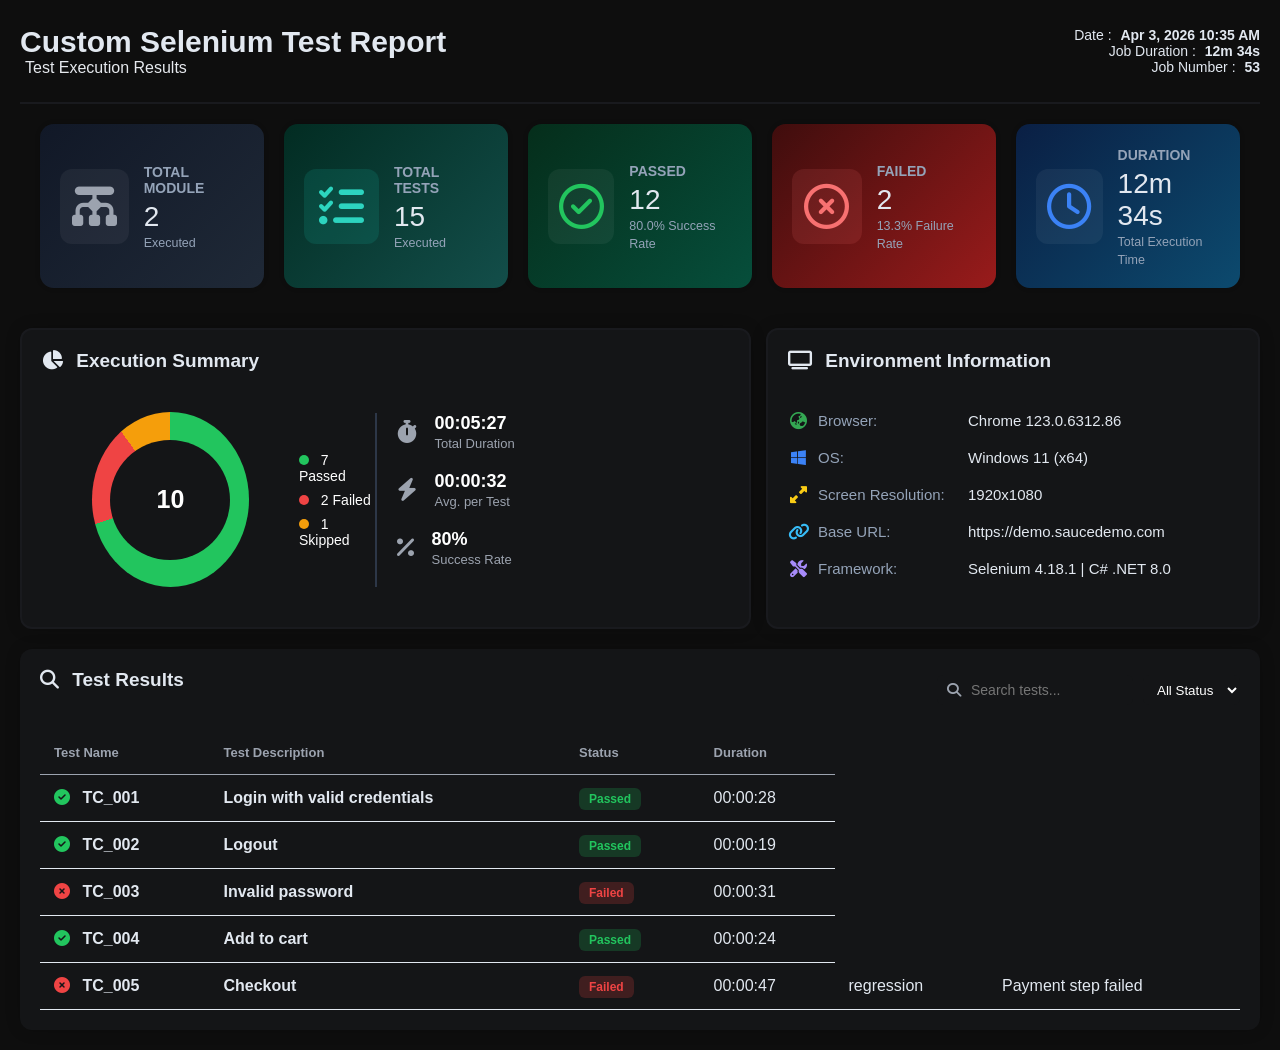
==== commit 4eb2bdd8: "fix table" ====
--- a/Black/index.html
+++ b/Black/index.html
@@ -187,103 +187,92 @@
 
     <!-- Table -->
     <div class="table-section">
-          <div class="header">
-        <h2>Test Results</h2>
-
-        <div class="actions">
-            <select>
-                <option>All Status</option>
-            </select>
-
-            <select>
-                <option>All Tags</option>
-            </select>
-
-            <button class="export-btn">
-                <i class="fa-solid fa-download"></i> Export
-            </button>
-        </div>
+      <div class="tabledata-header">
+        <div class="chart-title"><i class="fa-solid fa-magnifying-glass"></i> Test Results</div>
+
+        <div class="tabledata-actions">
+          <!-- Search Bar -->
+          <div class="tabledata-search-box">
+            <i class="fa-solid fa-magnifying-glass"></i>
+            <input type="text" placeholder="Search tests...">
+          </div>
+
+          <select>
+            <option>All Status</option>
+          </select>
+        </div>
+      </div>
+
+      <!-- Table -->
+      <table>
+        <thead>
+          <tr>
+            <th>Test Name</th>
+            <th>Test Description</th>
+            <th>Status</th>
+            <th>Duration</th>
+          </tr>
+        </thead>
+
+        <tbody>
+
+          <tr>
+            <td>
+              <i class="fa-solid fa-circle-check pass-icon"></i>
+              <strong>TC_001</strong>
+            </td>
+            <td><strong>Login with valid credentials</strong></td>
+            <td><span class="badge pass">Passed</span></td>
+            <td>00:00:28</td>
+          </tr>
+
+          <tr>
+            <td>
+              <i class="fa-solid fa-circle-check pass-icon"></i>
+              <strong>TC_002</strong>
+            </td>
+            <td> <strong>Logout</strong></td>
+            <td><span class="badge pass">Passed</span></td>
+            <td>00:00:19</td>
+          </tr>
+
+          <tr>
+            <td>
+              <i class="fa-solid fa-circle-xmark fail-icon"></i>
+              <strong>TC_003</strong>
+            </td>
+            <td><strong>Invalid password</strong></td>
+            <td><span class="badge fail">Failed</span></td>
+            <td>00:00:31</td>
+          </tr>
+
+          <tr>
+            <td>
+              <i class="fa-solid fa-circle-check pass-icon"></i>
+              <strong>TC_004</strong>
+            </td>
+            <td><strong>Add to cart</strong></td>
+            <td><span class="badge pass">Passed</span></td>
+            <td>00:00:24</td>
+          </tr>
+
+          <tr>
+            <td>
+              <i class="fa-solid fa-circle-xmark fail-icon"></i>
+              <strong>TC_005</strong>
+            </td>
+            <td><strong>Checkout</strong></td>
+            <td><span class="badge fail">Failed</span></td>
+            <td>00:00:47</td>
+            <td>regression</td>
+            <td class="error">Payment step failed</td>
+          </tr>
+
+        </tbody>
+      </table>
+
     </div>
 
-    <!-- Table -->
-    <table>
-        <thead>
-            <tr>
-                <th>Test Name</th>
-                <th>Status</th>
-                <th>Duration</th>
-                <th>Tag</th>
-                <th>Error / Message</th>
-            </tr>
-        </thead>
-
-        <tbody>
-
-            <tr>
-                <td>
-                    <i class="fa-solid fa-circle-check pass-icon"></i>
-                    <strong>TC_001 - Login with valid credentials</strong>
-                    <div class="sub">Verify login successfully</div>
-                </td>
-                <td><span class="badge pass">PASS</span></td>
-                <td>00:00:28</td>
-                <td>smoke</td>
-                <td>Login successful, dashboard displayed</td>
-            </tr>
-
-            <tr>
-                <td>
-                    <i class="fa-solid fa-circle-check pass-icon"></i>
-                    <strong>TC_002 - Logout</strong>
-                    <div class="sub">Verify logout</div>
-                </td>
-                <td><span class="badge pass">PASS</span></td>
-                <td>00:00:19</td>
-                <td>smoke</td>
-                <td>Logout successful</td>
-            </tr>
-
-            <tr>
-                <td>
-                    <i class="fa-solid fa-circle-xmark fail-icon"></i>
-                    <strong>TC_003 - Invalid password</strong>
-                    <div class="sub">Verify error message</div>
-                </td>
-                <td><span class="badge fail">FAIL</span></td>
-                <td>00:00:31</td>
-                <td>negative</td>
-                <td class="error">Expected error not displayed</td>
-            </tr>
-
-            <tr>
-                <td>
-                    <i class="fa-solid fa-circle-check pass-icon"></i>
-                    <strong>TC_004 - Add to cart</strong>
-                    <div class="sub">Verify add product</div>
-                </td>
-                <td><span class="badge pass">PASS</span></td>
-                <td>00:00:24</td>
-                <td>regression</td>
-                <td>Product added successfully</td>
-            </tr>
-
-            <tr>
-                <td>
-                    <i class="fa-solid fa-circle-xmark fail-icon"></i>
-                    <strong>TC_005 - Checkout</strong>
-                    <div class="sub">Verify checkout</div>
-                </td>
-                <td><span class="badge fail">FAIL</span></td>
-                <td>00:00:47</td>
-                <td>regression</td>
-                <td class="error">Payment step failed</td>
-            </tr>
-
-        </tbody>
-    </table>
-
-  </div>
-
 </body>
 
 </html>
--- a/Black/styles.css
+++ b/Black/styles.css
@@ -12,6 +12,31 @@
 .chart-box {
       background: rgba(20, 21, 23);
       border: 2px solid rgb(25, 26, 30);
+}
+
+.donut-chart::before {
+      background: rgba(20, 21, 23);
+}
+
+.table-section {
+      background: rgba(20, 21, 23);
+}
+
+.tabledata-search-box {
+      background: rgba(20, 21, 23);
+}
+
+.tabledata-actions select {
+      background: rgba(20, 21, 23);
+}
+
+th,
+td {
+  border-bottom-color: rgb(25, 26, 30);
+}
+
+tbody tr:hover {
+    background: rgba(14, 14, 14);
 }
 
 ::-webkit-scrollbar {
--- a/style.css
+++ b/style.css
@@ -194,9 +194,10 @@
 
 .chart-title {
     font-size: 19px;
-    margin-bottom: 25px;
+    margin-bottom: 20px;
     font-weight: 600;
     font-family: 'Segoe UI', Tahoma, Geneva, Verdana, sans-serif;
+    display: inline-block;
 }
 
 .chart-title i {
@@ -209,6 +210,8 @@
     padding: 20px 30px;
     border-radius: 12px;
     display: flex;
+    justify-content: center;
+    align-items: center;
 }
 
 /* Left Side */
@@ -223,8 +226,8 @@
 
 /* Donut Chart */
 .donut-chart {
-    width: 200px;
-    height: 200px;
+    width: 175px;
+    height: 175px;
     border-radius: 50%;
     background: conic-gradient(#22c55e 0% 70%,
             #ef4444 70% 90%,
@@ -239,21 +242,21 @@
 
 .donut-chart::before {
     content: "";
-    width: 150px;
-    height: 150px;
+    width: 120px;
+    height: 120px;
     border-radius: 50%;
     position: absolute;
 }
 
 .chart-card-center-text {
     position: absolute;
-    font-size: 20px;
+    font-size: 25px;
     font-weight: bold;
 }
 
 /* Legend */
 .chart-card-legend {
-    margin-left: 20px;
+    margin-left: 30px;
 }
 
 .chart-card-legend div {
@@ -290,6 +293,8 @@
 
 .chart-card-metric {
     margin-bottom: 20px;
+    display: flex;
+    align-items: center;
 }
 
 .chart-card-label {
@@ -304,9 +309,9 @@
 }
 
 .chart-card-metric i {
-    font-size: 18px;
+    font-size: 23px;
     color: #9ca3af;
-    margin-right: 5px;
+    margin-right: 18px;
 }
 
 /*Environment Details */
@@ -360,38 +365,57 @@
 /* Table */
 .table-section {
     margin-top: 20px;
+    flex: 1;
+    padding: 20px;
+    border-radius: 12px;
+    min-height: 200px;
     box-shadow: 0 0 15px rgba(0, 0, 0, 0.2);
 }
 
-.header {
+.tabledata-header {
     display: flex;
     justify-content: space-between;
     align-items: center;
     margin-bottom: 20px;
 }
 
-.actions {
+.tabledata-actions {
     display: flex;
     gap: 10px;
 }
-
-select {
-    background: #1f2937;
+.tabledata-search-box {
+    display: flex;
+    align-items: center;
+    padding: 6px 10px;
+    border-radius: 6px;
+    gap: 8px;
+}
+
+.tabledata-search-box i {
+    color: #9ca3af;
+    font-size: 14px;
+}
+
+.tabledata-search-box input {
+    background: transparent;
+    border: none;
+    outline: none;
+    color: white;
+    font-size: 14px;
+    width: 150px;
+}
+
+.tabledata-search-box:focus-within {
+    border: 1px solid #2563eb;
+}
+
+.tabledata-actions select {
     border: none;
     color: white;
     padding: 6px 10px;
     border-radius: 6px;
 }
 
-.export-btn {
-    background: #2563eb;
-    border: none;
-    padding: 6px 12px;
-    color: white;
-    border-radius: 6px;
-    cursor: pointer;
-}
-
 /* Table */
 table {
     width: 100%;
@@ -407,18 +431,7 @@
 th,
 td {
     padding: 14px;
-    border-bottom: 1px solid #1f2937;
-}
-
-/* Row Hover */
-tbody tr:hover {
-    background: #1f2937;
-}
-
-/* Sub text */
-.sub {
-    font-size: 12px;
-    color: #9ca3af;
+    border-bottom: 1px solid;
 }
 
 /* Icons */
@@ -449,8 +462,3 @@
     background: rgba(239, 68, 68, 0.2);
     color: #ef4444;
 }
-
-/* Error text */
-.error {
-    color: #ef4444;
-}
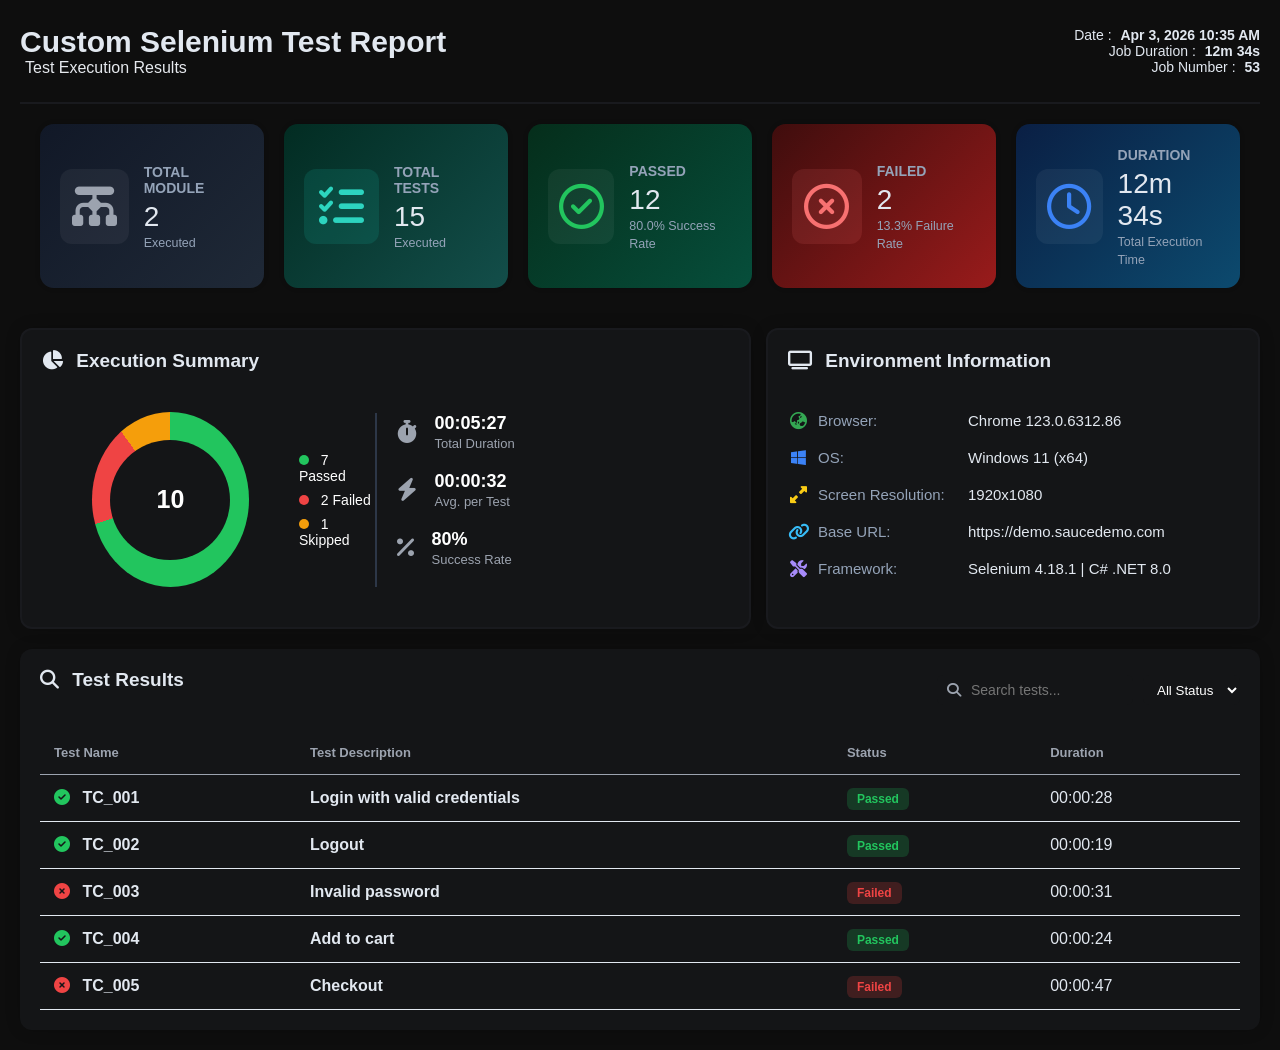
==== commit 83ab5e62: "fixmore on table" ====
--- a/Black/index.html
+++ b/Black/index.html
@@ -264,8 +264,6 @@
             <td><strong>Checkout</strong></td>
             <td><span class="badge fail">Failed</span></td>
             <td>00:00:47</td>
-            <td>regression</td>
-            <td class="error">Payment step failed</td>
           </tr>
 
         </tbody>
